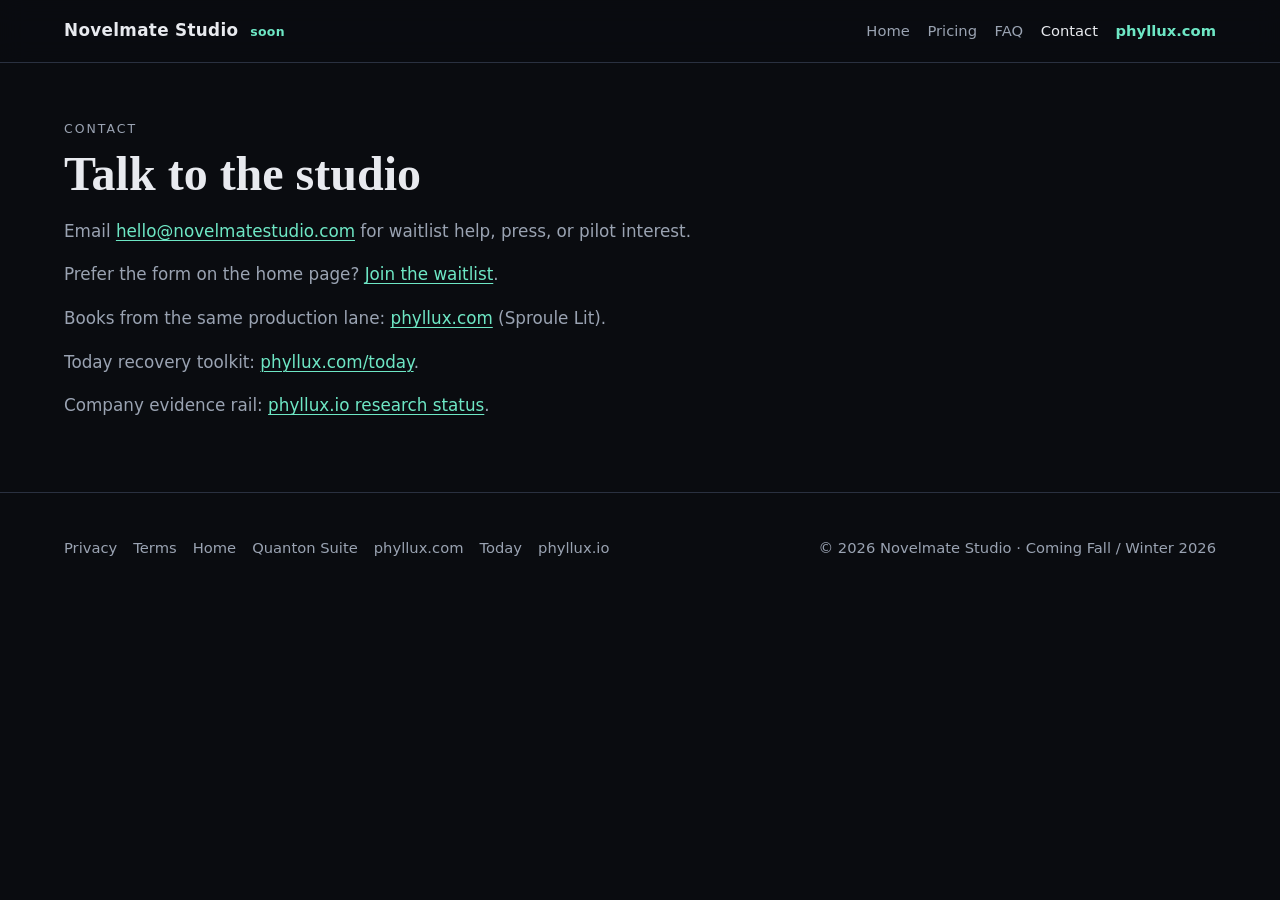
==== public/contact.html @ 36a8db88 "Remove Finally Me sister promo from novelmatestudio.com. Co-authored-by: Cursor <cursoragent@cursor." ====
<!DOCTYPE html>
<html lang="en">
<head>
  <meta charset="utf-8" />
  <meta name="viewport" content="width=device-width, initial-scale=1, viewport-fit=cover" />
  <title>Contact — Novelmate Studio</title>
  <meta name="description" content="Contact Novelmate Studio about the Fall/Winter 2026 launch, waitlist, or pilot slots." />
  <meta property="og:title" content="Contact — Novelmate Studio" />
  <meta property="og:image" content="https://novelmatestudio.com/assets/og-1200x630.webp" />
  <link rel="canonical" href="https://novelmatestudio.com/contact.html" />
  <link rel="stylesheet" href="css/site.css?v=20260912b" />
  <link rel="icon" href="data:image/svg+xml,%3Csvg xmlns='http://www.w3.org/2000/svg' viewBox='0 0 32 32'%3E%3Crect width='32' height='32' rx='6' fill='%23121820'%3E%3C/rect%3E%3Ctext x='16' y='21' text-anchor='middle' fill='%236ee7c5' font-size='14' font-family='system-ui' font-weight='700'%3EN%3C/text%3E%3C/svg%3E" />
</head>
<body>
  <header class="site-header">
    <div class="inner">
      <a class="brand" href="index.html">Novelmate Studio <span>soon</span></a>
      <button class="nav-toggle" type="button" data-nav-toggle aria-expanded="false" aria-controls="site-nav">Menu</button>
      <nav id="site-nav" class="nav" data-site-nav aria-label="Primary">
        <a href="index.html">Home</a>
        <a href="pricing.html">Pricing</a>
        <a href="faq.html">FAQ</a>
        <a href="contact.html" aria-current="page">Contact</a>
        <a class="nav-ext" href="https://phyllux.com/" rel="noopener noreferrer" target="_blank">phyllux.com</a>
      </nav>
    </div>
  </header>

  <main class="wrap prose">
    <p class="section-kicker">Contact</p>
    <h1 class="section-title">Talk to the studio</h1>
    <p>Email <a href="mailto:hello@novelmatestudio.com">hello@novelmatestudio.com</a> for waitlist help, press, or pilot interest.</p>
    <p>Prefer the form on the home page? <a href="index.html#waitlist">Join the waitlist</a>.</p>
    <p>Books from the same production lane: <a href="https://phyllux.com/">phyllux.com</a> (Sproule Lit).</p>
    <p>Today recovery toolkit: <a href="https://phyllux.com/today.html">phyllux.com/today</a>.</p>
    <p>Company evidence rail: <a href="https://phyllux.io/research-status.html">phyllux.io research status</a>.</p>
  </main>

  <footer class="site-footer">
    <div class="inner">
      <nav aria-label="Footer">
        <a href="privacy.html">Privacy</a>
        <a href="terms.html">Terms</a>
        <a href="index.html">Home</a>
      
        <a href="https://phyllux.app/suite/" rel="noopener noreferrer" target="_blank">Quanton Suite</a>
        <a href="https://phyllux.com/" rel="noopener noreferrer" target="_blank">phyllux.com</a>
        <a href="https://phyllux.com/today.html" rel="noopener noreferrer" target="_blank">Today</a>
        <a href="https://phyllux.io/" rel="noopener noreferrer" target="_blank">phyllux.io</a>
      </nav>
      <p>© <span id="y"></span> Novelmate Studio · Coming Fall / Winter 2026</p>
    </div>
  </footer>
  <script>
    document.getElementById("y").textContent = new Date().getFullYear();
    (function () {
      var btn = document.querySelector("[data-nav-toggle]");
      var nav = document.querySelector("[data-site-nav]");
      if (!btn || !nav) return;
      btn.addEventListener("click", function () {
        var open = nav.classList.toggle("is-open");
        btn.setAttribute("aria-expanded", open ? "true" : "false");
      });
    })();
  </script>
</body>
</html>
---- public/css/site.css ----
/* Novelmate Studio — mobile first product site */
*,
*::before,
*::after {
  box-sizing: border-box;
}

html {
  overflow-x: clip;
  scroll-behavior: smooth;
}

@media (prefers-reduced-motion: reduce) {
  html { scroll-behavior: auto; }
  .hero-bg img { animation: none !important; }
}

:root {
  --bg: #0a0c10;
  --surface: #12161f;
  --panel: #171c27;
  --text: #e8eaef;
  --muted: #9aa3b2;
  --accent: #6ee7c5;
  --accent-dim: #3d9a82;
  --gold: #c9b27a;
  --border: #2a3140;
  --danger: #f87171;
  --space-xs: 0.35rem;
  --space-sm: 0.6rem;
  --space-md: 1rem;
  --space-lg: 1.5rem;
  --space-xl: 2.25rem;
  --space-2xl: 3.5rem;
  --radius: 12px;
  --font: "Segoe UI", system-ui, Roboto, Ubuntu, Cantarell, "Noto Sans", sans-serif;
  --display: Georgia, "Times New Roman", serif;
  --touch-min: 44px;
  --max: 72rem;
}

body {
  margin: 0;
  font-family: var(--font);
  font-size: 1.05rem;
  line-height: 1.6;
  color: var(--text);
  background: var(--bg);
  min-height: 100dvh;
}

img {
  max-width: 100%;
  height: auto;
  display: block;
}

a {
  color: var(--accent);
  text-decoration-thickness: 1px;
  text-underline-offset: 3px;
}
a:hover { color: #9cf5dc; }
:focus-visible {
  outline: 2px solid var(--accent);
  outline-offset: 2px;
}

.sr-only {
  position: absolute;
  width: 1px;
  height: 1px;
  padding: 0;
  margin: -1px;
  overflow: hidden;
  clip: rect(0, 0, 0, 0);
  white-space: nowrap;
  border: 0;
}

/* Header */
.site-header {
  position: sticky;
  top: 0;
  z-index: 40;
  backdrop-filter: blur(12px);
  background: rgba(10, 12, 16, 0.88);
  border-bottom: 1px solid var(--border);
}
.site-header .inner {
  width: min(100% - 1.5rem, var(--max));
  margin: 0 auto;
  display: flex;
  align-items: center;
  justify-content: space-between;
  gap: 1rem;
  min-height: 3.5rem;
  padding: 0.55rem 0;
  padding-top: max(0.55rem, env(safe-area-inset-top));
}
.brand {
  color: var(--text);
  text-decoration: none;
  font-weight: 700;
  letter-spacing: 0.02em;
}
.brand span {
  color: var(--accent);
  font-weight: 600;
  font-size: 0.78rem;
  margin-left: 0.35rem;
}
.nav {
  display: none;
  gap: 1.1rem;
  align-items: center;
}
.nav a {
  color: var(--muted);
  text-decoration: none;
  font-size: 0.92rem;
  min-height: var(--touch-min);
  display: inline-flex;
  align-items: center;
}
.nav a[aria-current="page"],
.nav a:hover { color: var(--text); }
.nav a.nav-ext {
  color: var(--accent);
  font-weight: 600;
}
.nav a.nav-ext:hover { color: #9cf5dc; }
.nav-toggle {
  display: inline-flex;
  align-items: center;
  justify-content: center;
  min-width: var(--touch-min);
  min-height: var(--touch-min);
  border: 1px solid var(--border);
  background: var(--surface);
  color: var(--text);
  border-radius: 8px;
  font: inherit;
  cursor: pointer;
}
@media (min-width: 56rem) {
  .nav { display: flex; }
  .nav-toggle { display: none; }
}
.nav.is-open {
  display: flex;
  flex-direction: column;
  position: absolute;
  right: 0.75rem;
  top: calc(3.5rem + env(safe-area-inset-top));
  background: var(--panel);
  border: 1px solid var(--border);
  border-radius: var(--radius);
  padding: 0.75rem 1rem;
  min-width: 12rem;
}

/* Sister sites */
.sister-band {
  border-bottom: 1px solid var(--border);
}
.sister-grid {
  display: grid;
  gap: 1rem;
  margin-top: 1.5rem;
}
@media (min-width: 40rem) {
  .sister-grid { grid-template-columns: 1fr 1fr; }
}
.sister-card {
  display: block;
  padding: 1.25rem 1.35rem;
  border: 1px solid var(--border);
  border-radius: var(--radius);
  background: var(--surface);
  text-decoration: none;
  color: inherit;
  transition: border-color 0.15s ease, background 0.15s ease;
}
.sister-card:hover {
  border-color: var(--accent-dim);
  background: var(--panel);
}
.sister-kicker {
  margin: 0 0 0.35rem;
  font-size: 0.78rem;
  letter-spacing: 0.06em;
  text-transform: uppercase;
  color: var(--accent);
}
.sister-card h3 {
  margin: 0 0 0.5rem;
  font-size: 1.35rem;
  color: var(--text);
}
.sister-card p:last-child {
  margin: 0;
  color: var(--muted);
  font-size: 0.95rem;
  line-height: 1.45;
}

/* Hero */
.hero-stage {
  position: relative;
  min-height: min(88vh, 52rem);
  display: grid;
  align-items: end;
  overflow: hidden;
}
.hero-bg {
  position: absolute;
  inset: 0;
  z-index: 0;
}
.hero-bg img {
  width: 100%;
  height: 100%;
  object-fit: cover;
  object-position: center;
  filter: saturate(1.05) contrast(1.05);
}
.hero-stage::before {
  content: "";
  position: absolute;
  inset: 0;
  z-index: 1;
  background:
    linear-gradient(90deg, rgba(10,12,16,0.92) 0%, rgba(10,12,16,0.55) 48%, rgba(10,12,16,0.35) 100%),
    linear-gradient(0deg, rgba(10,12,16,0.95) 0%, rgba(10,12,16,0.2) 45%, rgba(10,12,16,0.55) 100%);
}
.hero-inner {
  position: relative;
  z-index: 2;
  width: min(100% - 1.5rem, var(--max));
  margin: 0 auto;
  padding: 4.5rem 0 3rem;
}
.pill-row {
  display: flex;
  flex-wrap: wrap;
  gap: 0.5rem;
  margin-bottom: 1rem;
}
.pill {
  display: inline-flex;
  align-items: center;
  min-height: 2rem;
  padding: 0.25rem 0.75rem;
  border-radius: 999px;
  border: 1px solid rgba(110, 231, 197, 0.35);
  background: rgba(17, 40, 34, 0.7);
  color: var(--accent);
  font-size: 0.78rem;
  letter-spacing: 0.06em;
  text-transform: uppercase;
}
.hero-inner h1 {
  margin: 0;
  font-family: var(--display);
  font-size: clamp(2.4rem, 7vw, 4.6rem);
  line-height: 1.05;
  font-weight: 600;
  max-width: 14ch;
}
.lede {
  margin: 1.1rem 0 0;
  max-width: 38rem;
  color: rgba(232, 234, 239, 0.82);
  font-size: clamp(1.05rem, 2.4vw, 1.25rem);
}
.cta-row {
  display: flex;
  flex-wrap: wrap;
  gap: 0.75rem;
  margin-top: 1.6rem;
}

/* Buttons */
.btn {
  display: inline-flex;
  align-items: center;
  justify-content: center;
  min-height: var(--touch-min);
  padding: 0.7rem 1.2rem;
  border-radius: 999px;
  border: 1px solid transparent;
  font: inherit;
  font-weight: 600;
  text-decoration: none;
  cursor: pointer;
}
.btn-primary {
  background: var(--accent);
  color: #0a0c10;
}
.btn-primary:hover { background: #9cf5dc; color: #0a0c10; }
.btn-secondary {
  background: transparent;
  border-color: var(--border);
  color: var(--text);
}
.btn-secondary:hover {
  border-color: var(--accent-dim);
  color: var(--accent);
}
.btn-ghost {
  background: transparent;
  color: var(--muted);
  border-color: transparent;
}
.btn-ghost:hover { color: var(--text); }

/* Sections */
.wrap {
  width: min(100% - 1.5rem, var(--max));
  margin: 0 auto;
  padding: var(--space-2xl) 0;
}
.section-kicker {
  margin: 0 0 0.45rem;
  color: var(--gold);
  font-size: 0.78rem;
  letter-spacing: 0.16em;
  text-transform: uppercase;
}
.section-title {
  margin: 0;
  font-family: var(--display);
  font-size: clamp(1.9rem, 4vw, 3rem);
  line-height: 1.15;
  font-weight: 600;
}
.section-lead {
  margin: 0.85rem 0 0;
  max-width: 42rem;
  color: var(--muted);
}

.feature-split {
  display: grid;
  gap: 1.5rem;
  margin-top: 2rem;
  align-items: center;
}
@media (min-width: 56rem) {
  .feature-split {
    grid-template-columns: 1.05fr 0.95fr;
    gap: 2.5rem;
  }
  .feature-split.reverse { direction: rtl; }
  .feature-split.reverse > * { direction: ltr; }
}
.feature-media {
  border-radius: var(--radius);
  overflow: hidden;
  border: 1px solid var(--border);
  background: var(--surface);
  box-shadow: 0 24px 60px rgba(0,0,0,0.4);
}
.feature-media img {
  width: 100%;
  aspect-ratio: 3 / 2;
  object-fit: cover;
}
.feature-copy h3 {
  margin: 0 0 0.6rem;
  font-family: var(--display);
  font-size: 1.7rem;
  font-weight: 600;
}
.feature-copy p { margin: 0 0 0.85rem; color: var(--muted); }
.feature-copy ul {
  margin: 0;
  padding-left: 1.15rem;
  color: var(--muted);
}
.feature-copy li { margin: 0.35rem 0; }

/* Cards / grids */
.card-grid {
  display: grid;
  gap: 1rem;
  margin-top: 1.75rem;
}
@media (min-width: 40rem) {
  .card-grid.two { grid-template-columns: 1fr 1fr; }
}
@media (min-width: 56rem) {
  .card-grid.three { grid-template-columns: repeat(3, 1fr); }
  .card-grid.four { grid-template-columns: repeat(4, 1fr); }
}
.card {
  background: var(--panel);
  border: 1px solid var(--border);
  border-radius: var(--radius);
  overflow: hidden;
}
.card .card-img {
  aspect-ratio: 3 / 2;
  object-fit: cover;
  width: 100%;
}
.card .card-body { padding: 1.1rem 1.15rem 1.25rem; }
.card h3 {
  margin: 0 0 0.4rem;
  font-size: 1.15rem;
}
.card p {
  margin: 0;
  color: var(--muted);
  font-size: 0.95rem;
}
.tag-shipped,
.tag-roadmap {
  display: inline-block;
  font-size: 0.72rem;
  letter-spacing: 0.08em;
  text-transform: uppercase;
  margin-bottom: 0.45rem;
}
.tag-shipped { color: var(--accent); }
.tag-roadmap { color: var(--gold); }

/* Mosaic */
.mosaic {
  display: grid;
  gap: 0.65rem;
  margin-top: 1.75rem;
  grid-template-columns: 1fr 1fr;
}
@media (min-width: 56rem) {
  .mosaic { grid-template-columns: repeat(4, 1fr); }
}
.mosaic figure {
  margin: 0;
  border-radius: 10px;
  overflow: hidden;
  border: 1px solid var(--border);
  background: var(--surface);
}
.mosaic img {
  width: 100%;
  aspect-ratio: 1;
  object-fit: cover;
}
.mosaic figcaption {
  padding: 0.55rem 0.7rem 0.75rem;
  font-size: 0.82rem;
  color: var(--muted);
}

/* Pipeline steps */
.steps {
  display: grid;
  gap: 1rem;
  margin-top: 1.75rem;
  counter-reset: step;
}
@media (min-width: 56rem) {
  .steps { grid-template-columns: repeat(5, 1fr); }
}
.step {
  background: var(--panel);
  border: 1px solid var(--border);
  border-radius: var(--radius);
  padding: 1rem;
}
.step::before {
  counter-increment: step;
  content: counter(step);
  display: inline-flex;
  align-items: center;
  justify-content: center;
  width: 1.8rem;
  height: 1.8rem;
  border-radius: 999px;
  background: rgba(110, 231, 197, 0.15);
  color: var(--accent);
  font-weight: 700;
  font-size: 0.85rem;
  margin-bottom: 0.7rem;
}
.step h3 {
  margin: 0 0 0.4rem;
  font-size: 1.05rem;
}
.step p {
  margin: 0;
  color: var(--muted);
  font-size: 0.92rem;
}

/* Band */
.band {
  background: linear-gradient(160deg, #101820, #0d1218 55%, #15120e);
  border-block: 1px solid var(--border);
}
.band .wrap { padding-block: 3rem; }

/* Waitlist */
.waitlist {
  display: grid;
  gap: 1rem;
  margin-top: 1.5rem;
}
@media (min-width: 40rem) {
  .waitlist {
    grid-template-columns: 1fr auto;
    align-items: end;
  }
}
.waitlist label {
  display: block;
  font-size: 0.75rem;
  letter-spacing: 0.12em;
  text-transform: uppercase;
  color: var(--muted);
  margin-bottom: 0.4rem;
}
.waitlist input[type="email"] {
  width: 100%;
  min-height: var(--touch-min);
  border-radius: 999px;
  border: 1px solid var(--border);
  background: rgba(0,0,0,0.35);
  color: var(--text);
  padding: 0.75rem 1.15rem;
  font: inherit;
  font-size: 16px;
}
.waitlist-note {
  margin: 0.75rem 0 0;
  color: var(--muted);
  font-size: 0.9rem;
}

/* Footer */
.site-footer {
  border-top: 1px solid var(--border);
  padding: 1.75rem 0 2.5rem;
  color: var(--muted);
  font-size: 0.92rem;
}
.site-footer .inner {
  width: min(100% - 1.5rem, var(--max));
  margin: 0 auto;
  display: flex;
  flex-wrap: wrap;
  gap: 1rem;
  justify-content: space-between;
  align-items: center;
}
.site-footer nav {
  display: flex;
  flex-wrap: wrap;
  gap: 1rem;
}
.site-footer a {
  color: var(--muted);
  text-decoration: none;
  min-height: var(--touch-min);
  display: inline-flex;
  align-items: center;
}
.site-footer a:hover { color: var(--accent); }

.prose h2 {
  font-family: var(--display);
  font-size: 1.8rem;
}
.prose p { color: var(--muted); }
.check {
  margin: 1rem 0 0;
  padding-left: 1.2rem;
  color: var(--muted);
}
.check li { margin: 0.45rem 0; }

.pricing-grid {
  display: grid;
  gap: 1rem;
  margin-top: 1.5rem;
}
@media (min-width: 56rem) {
  .pricing-grid.three { grid-template-columns: repeat(3, 1fr); }
}
.price {
  font-family: var(--display);
  font-size: 2rem;
  margin: 0.35rem 0 0.75rem;
}
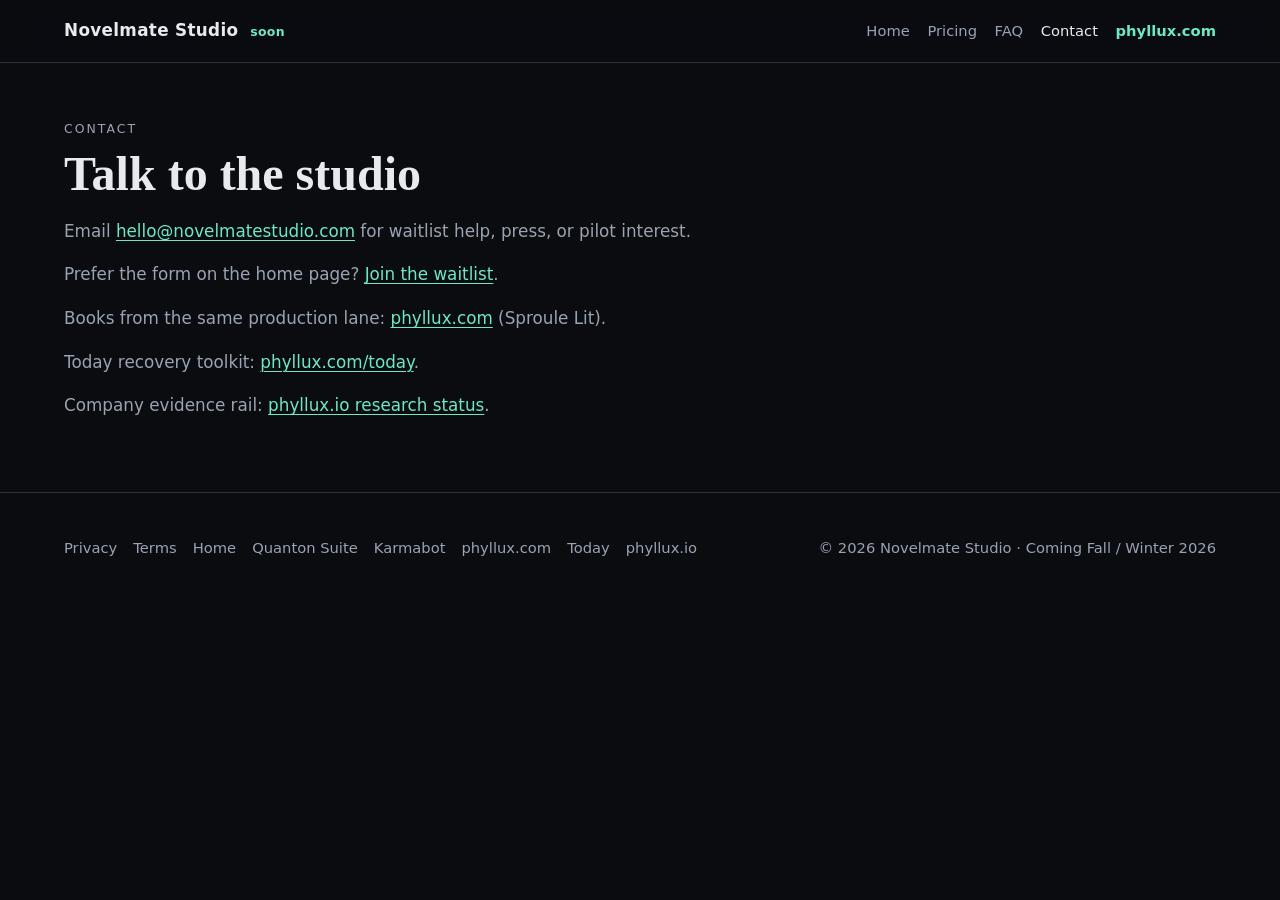
==== commit 8557b780: "Add accurate Karmabot link to Novelmate site" ====
--- a/public/contact.html
+++ b/public/contact.html
@@ -44,6 +44,7 @@
         <a href="index.html">Home</a>
       
         <a href="https://phyllux.app/suite/" rel="noopener noreferrer" target="_blank">Quanton Suite</a>
+        <a href="https://karmabot.ai/" rel="noopener noreferrer" target="_blank">Karmabot</a>
         <a href="https://phyllux.com/" rel="noopener noreferrer" target="_blank">phyllux.com</a>
         <a href="https://phyllux.com/today.html" rel="noopener noreferrer" target="_blank">Today</a>
         <a href="https://phyllux.io/" rel="noopener noreferrer" target="_blank">phyllux.io</a>
--- a/public/css/site.css
+++ b/public/css/site.css
@@ -170,10 +170,29 @@
   margin-top: 1.5rem;
 }
 @media (min-width: 40rem) {
-  .sister-grid { grid-template-columns: 1fr 1fr; }
+  /* Was a hard two up. Karmabot made it three, and auto fit keeps the last
+     card from stranding on its own row as more sisters land. */
+  .sister-grid { grid-template-columns: repeat(auto-fit, minmax(15rem, 1fr)); }
+}
+/* Brand chip for a sister that has its own mark. Parked in the corner rather
+   than stacked above the text, so this card's kicker and title still line up
+   with the sibling cards that have no logo. */
+.sister-mark {
+  position: absolute;
+  top: 1.15rem;
+  right: 1.25rem;
+  width: 2.25rem;
+  height: 2.25rem;
+  border-radius: 0.5rem;
+  border: 1px solid var(--border);
+}
+.sister-card:has(.sister-mark) .sister-kicker,
+.sister-card:has(.sister-mark) h3 {
+  padding-right: 3rem;
 }
 .sister-card {
   display: block;
+  position: relative;
   padding: 1.25rem 1.35rem;
   border: 1px solid var(--border);
   border-radius: var(--radius);
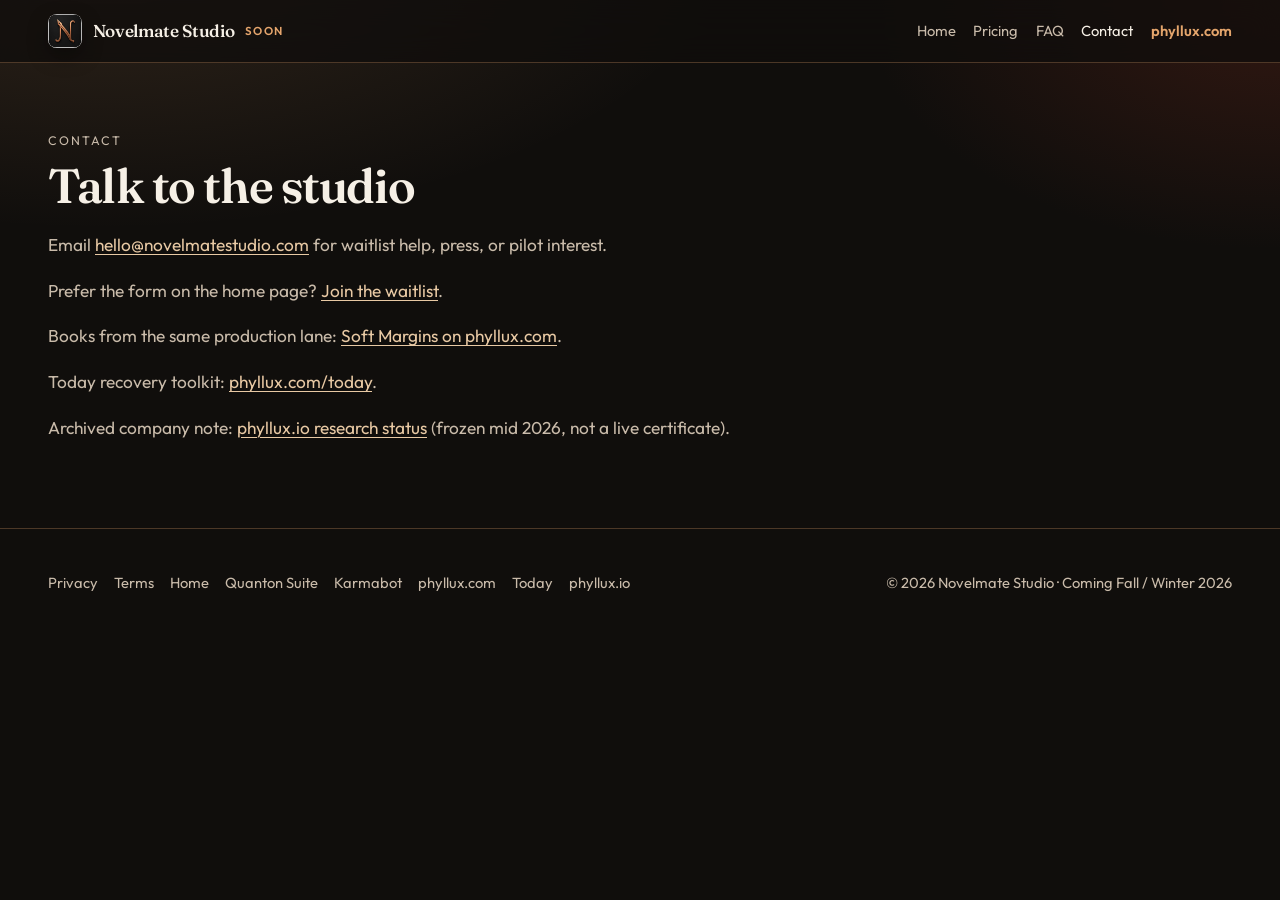
==== commit e6c7b2b4: "Restyle novelmatestudio.com with a copper desk look and honest copy. Replace the hero, mark, and sha" ====
--- a/public/contact.html
+++ b/public/contact.html
@@ -2,19 +2,23 @@
 <html lang="en">
 <head>
   <meta charset="utf-8" />
+  <link rel="preconnect" href="https://fonts.googleapis.com" />
+  <link rel="preconnect" href="https://fonts.gstatic.com" crossorigin />
+  <link href="https://fonts.googleapis.com/css2?family=Fraunces:opsz,wght@9..144,520;9..144,640&family=Outfit:wght@400;500;600&display=swap" rel="stylesheet" />
   <meta name="viewport" content="width=device-width, initial-scale=1, viewport-fit=cover" />
   <title>Contact — Novelmate Studio</title>
   <meta name="description" content="Contact Novelmate Studio about the Fall/Winter 2026 launch, waitlist, or pilot slots." />
   <meta property="og:title" content="Contact — Novelmate Studio" />
   <meta property="og:image" content="https://novelmatestudio.com/assets/og-1200x630.webp" />
   <link rel="canonical" href="https://novelmatestudio.com/contact.html" />
-  <link rel="stylesheet" href="css/site.css?v=20260912b" />
-  <link rel="icon" href="data:image/svg+xml,%3Csvg xmlns='http://www.w3.org/2000/svg' viewBox='0 0 32 32'%3E%3Crect width='32' height='32' rx='6' fill='%23121820'%3E%3C/rect%3E%3Ctext x='16' y='21' text-anchor='middle' fill='%236ee7c5' font-size='14' font-family='system-ui' font-weight='700'%3EN%3C/text%3E%3C/svg%3E" />
+  <link rel="stylesheet" href="css/site.css?v=20260925c" />
+  <link rel="icon" href="assets/brand/favicon-32.png" type="image/png" />
+  <link rel="apple-touch-icon" href="assets/brand/apple-touch-icon.png" />
 </head>
 <body>
   <header class="site-header">
     <div class="inner">
-      <a class="brand" href="index.html">Novelmate Studio <span>soon</span></a>
+      <a class="brand" href="index.html"><img src="assets/brand/novelmate-mark.webp" alt="" width="36" height="36" />Novelmate Studio <span>soon</span></a>
       <button class="nav-toggle" type="button" data-nav-toggle aria-expanded="false" aria-controls="site-nav">Menu</button>
       <nav id="site-nav" class="nav" data-site-nav aria-label="Primary">
         <a href="index.html">Home</a>
@@ -31,9 +35,9 @@
     <h1 class="section-title">Talk to the studio</h1>
     <p>Email <a href="mailto:hello@novelmatestudio.com">hello@novelmatestudio.com</a> for waitlist help, press, or pilot interest.</p>
     <p>Prefer the form on the home page? <a href="index.html#waitlist">Join the waitlist</a>.</p>
-    <p>Books from the same production lane: <a href="https://phyllux.com/">phyllux.com</a> (Sproule Lit).</p>
+    <p>Books from the same production lane: <a href="https://phyllux.com/soft-margins.html">Soft Margins on phyllux.com</a>.</p>
     <p>Today recovery toolkit: <a href="https://phyllux.com/today.html">phyllux.com/today</a>.</p>
-    <p>Company evidence rail: <a href="https://phyllux.io/research-status.html">phyllux.io research status</a>.</p>
+    <p>Archived company note: <a href="https://phyllux.io/research-status.html">phyllux.io research status</a> (frozen mid 2026, not a live certificate).</p>
   </main>
 
   <footer class="site-footer">
--- a/public/css/site.css
+++ b/public/css/site.css
@@ -1,4 +1,4 @@
-/* Novelmate Studio — mobile first product site */
+/* Novelmate Studio — ink, copper, paper */
 *,
 *::before,
 *::after {
@@ -16,37 +16,45 @@
 }
 
 :root {
-  --bg: #0a0c10;
-  --surface: #12161f;
-  --panel: #171c27;
-  --text: #e8eaef;
-  --muted: #9aa3b2;
-  --accent: #6ee7c5;
-  --accent-dim: #3d9a82;
-  --gold: #c9b27a;
-  --border: #2a3140;
-  --danger: #f87171;
+  --bg: #100e0c;
+  --surface: #1c1713;
+  --panel: #241e19;
+  --text: #f6f0e6;
+  --muted: #c9bbaa;
+  --accent: #e4a56c;
+  --accent-dim: #a86b3e;
+  --gold: #e8c9a4;
+  --border: rgba(228, 165, 108, 0.28);
+  --danger: #f0a394;
   --space-xs: 0.35rem;
   --space-sm: 0.6rem;
   --space-md: 1rem;
   --space-lg: 1.5rem;
   --space-xl: 2.25rem;
-  --space-2xl: 3.5rem;
-  --radius: 12px;
-  --font: "Segoe UI", system-ui, Roboto, Ubuntu, Cantarell, "Noto Sans", sans-serif;
-  --display: Georgia, "Times New Roman", serif;
+  --space-2xl: 4.25rem;
+  --radius: 18px;
+  --font: "Outfit", "Segoe UI", system-ui, sans-serif;
+  --display: "Fraunces", Georgia, "Times New Roman", serif;
   --touch-min: 44px;
-  --max: 72rem;
+  --max: 74rem;
 }
 
 body {
   margin: 0;
   font-family: var(--font);
-  font-size: 1.05rem;
-  line-height: 1.6;
+  font-size: 1.08rem;
+  line-height: 1.65;
   color: var(--text);
-  background: var(--bg);
+  background:
+    radial-gradient(1100px 520px at 8% -8%, rgba(228, 165, 108, 0.16), transparent 58%),
+    radial-gradient(800px 480px at 100% 0%, rgba(92, 36, 24, 0.45), transparent 52%),
+    var(--bg);
   min-height: 100dvh;
+}
+
+::selection {
+  background: var(--accent);
+  color: #1a120c;
 }
 
 img {
@@ -56,11 +64,11 @@
 }
 
 a {
-  color: var(--accent);
+  color: var(--gold);
   text-decoration-thickness: 1px;
   text-underline-offset: 3px;
 }
-a:hover { color: #9cf5dc; }
+a:hover { color: #fff6ea; }
 :focus-visible {
   outline: 2px solid var(--accent);
   outline-offset: 2px;
@@ -83,8 +91,8 @@
   position: sticky;
   top: 0;
   z-index: 40;
-  backdrop-filter: blur(12px);
-  background: rgba(10, 12, 16, 0.88);
+  backdrop-filter: blur(16px);
+  background: rgba(16, 14, 12, 0.78);
   border-bottom: 1px solid var(--border);
 }
 .site-header .inner {
@@ -101,14 +109,26 @@
 .brand {
   color: var(--text);
   text-decoration: none;
-  font-weight: 700;
-  letter-spacing: 0.02em;
+  font-family: var(--display);
+  font-weight: 560;
+  letter-spacing: -0.02em;
+  display: inline-flex;
+  align-items: center;
+  gap: 0.65rem;
+}
+.brand img {
+  width: 2.15rem;
+  height: 2.15rem;
+  border-radius: 0.55rem;
+  box-shadow: 0 8px 20px rgba(0, 0, 0, 0.35);
 }
 .brand span {
   color: var(--accent);
+  font-family: var(--font);
   font-weight: 600;
-  font-size: 0.78rem;
-  margin-left: 0.35rem;
+  font-size: 0.72rem;
+  letter-spacing: 0.14em;
+  text-transform: uppercase;
 }
 .nav {
   display: none;
@@ -129,7 +149,7 @@
   color: var(--accent);
   font-weight: 600;
 }
-.nav a.nav-ext:hover { color: #9cf5dc; }
+.nav a.nav-ext:hover { color: #fff1e0; }
 .nav-toggle {
   display: inline-flex;
   align-items: center;
@@ -250,8 +270,8 @@
   inset: 0;
   z-index: 1;
   background:
-    linear-gradient(90deg, rgba(10,12,16,0.92) 0%, rgba(10,12,16,0.55) 48%, rgba(10,12,16,0.35) 100%),
-    linear-gradient(0deg, rgba(10,12,16,0.95) 0%, rgba(10,12,16,0.2) 45%, rgba(10,12,16,0.55) 100%);
+    linear-gradient(100deg, rgba(16,12,10,0.92) 0%, rgba(16,12,10,0.62) 42%, rgba(16,12,10,0.18) 100%),
+    linear-gradient(0deg, rgba(16,12,10,0.88) 0%, rgba(16,12,10,0.05) 42%, rgba(16,12,10,0.35) 100%);
 }
 .hero-inner {
   position: relative;
@@ -270,22 +290,23 @@
   display: inline-flex;
   align-items: center;
   min-height: 2rem;
-  padding: 0.25rem 0.75rem;
+  padding: 0.25rem 0.8rem;
   border-radius: 999px;
-  border: 1px solid rgba(110, 231, 197, 0.35);
-  background: rgba(17, 40, 34, 0.7);
-  color: var(--accent);
-  font-size: 0.78rem;
-  letter-spacing: 0.06em;
+  border: 1px solid rgba(228, 165, 108, 0.45);
+  background: rgba(28, 18, 12, 0.62);
+  color: var(--gold);
+  font-size: 0.74rem;
+  letter-spacing: 0.12em;
   text-transform: uppercase;
 }
 .hero-inner h1 {
   margin: 0;
   font-family: var(--display);
-  font-size: clamp(2.4rem, 7vw, 4.6rem);
-  line-height: 1.05;
-  font-weight: 600;
-  max-width: 14ch;
+  font-weight: 560;
+  font-size: clamp(2.8rem, 7.4vw, 5.4rem);
+  line-height: 0.98;
+  letter-spacing: -0.03em;
+  max-width: 12ch;
 }
 .lede {
   margin: 1.1rem 0 0;
@@ -315,10 +336,11 @@
   cursor: pointer;
 }
 .btn-primary {
-  background: var(--accent);
-  color: #0a0c10;
-}
-.btn-primary:hover { background: #9cf5dc; color: #0a0c10; }
+  background: linear-gradient(180deg, #f0c08a, #d4894e);
+  color: #1a120c;
+  box-shadow: 0 10px 28px rgba(212, 137, 78, 0.28);
+}
+.btn-primary:hover { background: #f6d7b4; color: #1a120c; }
 .btn-secondary {
   background: transparent;
   border-color: var(--border);
@@ -415,10 +437,16 @@
   .card-grid.four { grid-template-columns: repeat(4, 1fr); }
 }
 .card {
-  background: var(--panel);
+  background: linear-gradient(180deg, rgba(42, 32, 26, 0.92), rgba(24, 20, 16, 0.96));
   border: 1px solid var(--border);
   border-radius: var(--radius);
   overflow: hidden;
+  box-shadow: 0 18px 40px rgba(0, 0, 0, 0.22);
+  transition: transform 0.2s ease, border-color 0.2s ease;
+}
+.card:hover {
+  transform: translateY(-3px);
+  border-color: rgba(228, 165, 108, 0.55);
 }
 .card .card-img {
   aspect-ratio: 3 / 2;
@@ -499,10 +527,11 @@
   width: 1.8rem;
   height: 1.8rem;
   border-radius: 999px;
-  background: rgba(110, 231, 197, 0.15);
+  background: rgba(228, 165, 108, 0.16);
   color: var(--accent);
-  font-weight: 700;
-  font-size: 0.85rem;
+  font-family: var(--display);
+  font-weight: 620;
+  font-size: 0.95rem;
   margin-bottom: 0.7rem;
 }
 .step h3 {
@@ -517,7 +546,8 @@
 
 /* Band */
 .band {
-  background: linear-gradient(160deg, #101820, #0d1218 55%, #15120e);
+  background:
+    linear-gradient(165deg, rgba(36, 24, 18, 0.92), rgba(16, 14, 12, 0.96) 60%);
   border-block: 1px solid var(--border);
 }
 .band .wrap { padding-block: 3rem; }
@@ -611,6 +641,12 @@
 }
 .price {
   font-family: var(--display);
-  font-size: 2rem;
+  font-size: 2.2rem;
   margin: 0.35rem 0 0.75rem;
-}
+  letter-spacing: -0.03em;
+}
+
+.prose h1,
+.section-title {
+  letter-spacing: -0.03em;
+}
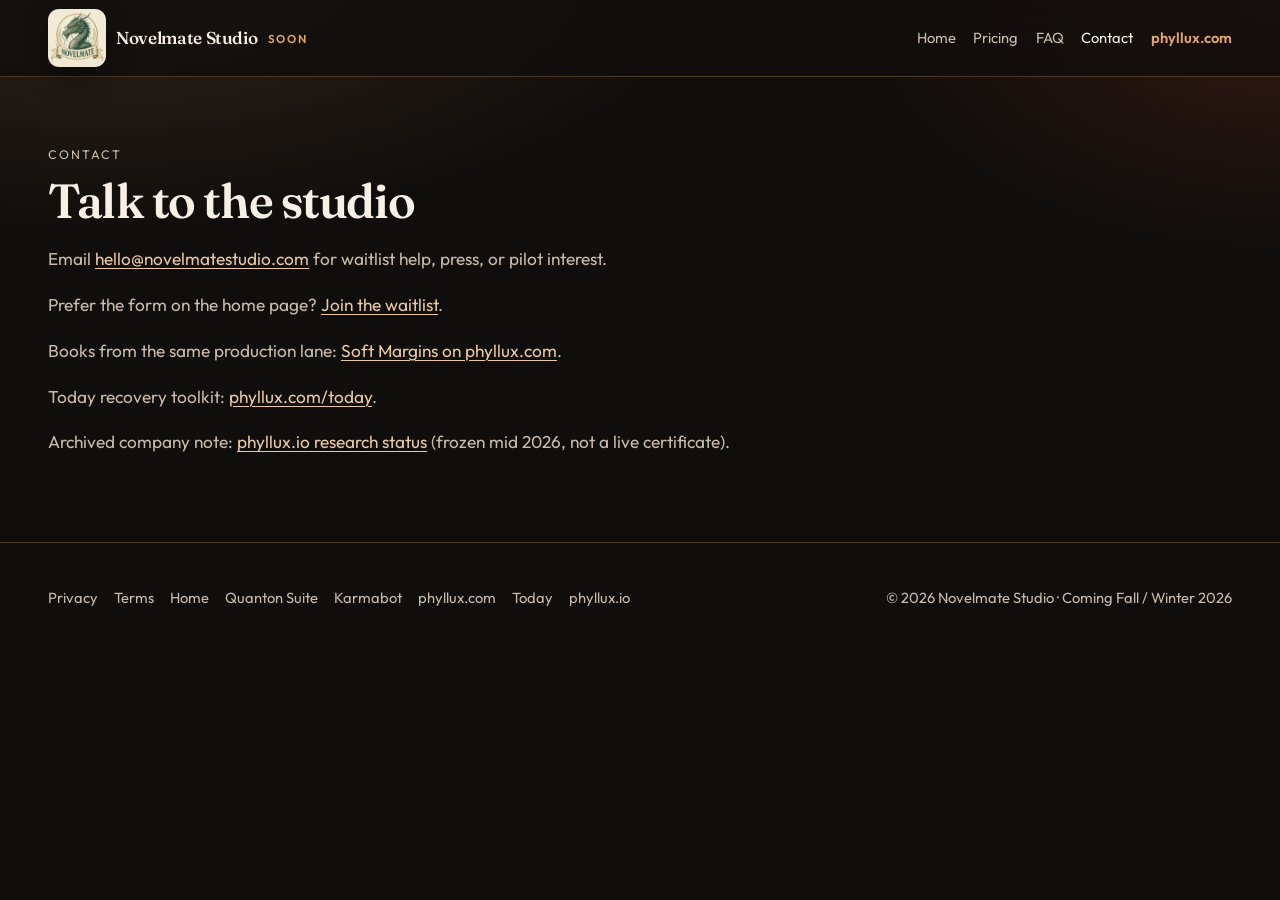
==== commit 805b771a: "Put the studio banner heroes and dragon crest on the live site. The home page now rotates the same f" ====
--- a/public/contact.html
+++ b/public/contact.html
@@ -11,14 +11,14 @@
   <meta property="og:title" content="Contact — Novelmate Studio" />
   <meta property="og:image" content="https://novelmatestudio.com/assets/og-1200x630.webp" />
   <link rel="canonical" href="https://novelmatestudio.com/contact.html" />
-  <link rel="stylesheet" href="css/site.css?v=20260925c" />
+  <link rel="stylesheet" href="css/site.css?v=20261008a" />
   <link rel="icon" href="assets/brand/favicon-32.png" type="image/png" />
   <link rel="apple-touch-icon" href="assets/brand/apple-touch-icon.png" />
 </head>
 <body>
   <header class="site-header">
     <div class="inner">
-      <a class="brand" href="index.html"><img src="assets/brand/novelmate-mark.webp" alt="" width="36" height="36" />Novelmate Studio <span>soon</span></a>
+      <a class="brand" href="index.html"><img src="assets/brand/logo-dragon.webp" alt="Novelmate dragon" width="58" height="58" />Novelmate Studio <span>soon</span></a>
       <button class="nav-toggle" type="button" data-nav-toggle aria-expanded="false" aria-controls="site-nav">Menu</button>
       <nav id="site-nav" class="nav" data-site-nav aria-label="Primary">
         <a href="index.html">Home</a>
--- a/public/css/site.css
+++ b/public/css/site.css
@@ -102,9 +102,9 @@
   align-items: center;
   justify-content: space-between;
   gap: 1rem;
-  min-height: 3.5rem;
-  padding: 0.55rem 0;
-  padding-top: max(0.55rem, env(safe-area-inset-top));
+  min-height: 4.75rem;
+  padding: 0.45rem 0;
+  padding-top: max(0.45rem, env(safe-area-inset-top));
 }
 .brand {
   color: var(--text);
@@ -117,10 +117,11 @@
   gap: 0.65rem;
 }
 .brand img {
-  width: 2.15rem;
-  height: 2.15rem;
-  border-radius: 0.55rem;
-  box-shadow: 0 8px 20px rgba(0, 0, 0, 0.35);
+  width: 3.6rem;
+  height: 3.6rem;
+  border-radius: 0.7rem;
+  background: #f4efe6;
+  box-shadow: 0 10px 24px rgba(0, 0, 0, 0.4);
 }
 .brand span {
   color: var(--accent);
@@ -172,7 +173,7 @@
   flex-direction: column;
   position: absolute;
   right: 0.75rem;
-  top: calc(3.5rem + env(safe-area-inset-top));
+  top: calc(4.75rem + env(safe-area-inset-top));
   background: var(--panel);
   border: 1px solid var(--border);
   border-radius: var(--radius);
@@ -263,6 +264,41 @@
   object-fit: cover;
   object-position: center;
   filter: saturate(1.05) contrast(1.05);
+  transition: opacity 0.45s ease;
+}
+.hero-mark {
+  width: min(11.5rem, 38vw);
+  height: auto;
+  margin: 0 0 1rem;
+  border-radius: 1.15rem;
+  background: #f4efe6;
+  box-shadow: 0 18px 48px rgba(0, 0, 0, 0.45);
+}
+.hero-caption {
+  margin: 0.85rem 0 0;
+  max-width: 36rem;
+  color: var(--gold);
+  font-size: 0.98rem;
+}
+.hero-nav {
+  display: flex;
+  flex-wrap: wrap;
+  gap: 0.5rem;
+  margin-top: 0.7rem;
+}
+.hero-nav button {
+  min-height: var(--touch-min);
+  padding: 0.35rem 0.95rem;
+  border-radius: 999px;
+  border: 1px solid rgba(228, 165, 108, 0.45);
+  background: rgba(16, 12, 10, 0.55);
+  color: var(--text);
+  font: inherit;
+  cursor: pointer;
+}
+.hero-nav button:hover {
+  border-color: var(--accent);
+  color: #fff6ea;
 }
 .hero-stage::before {
   content: "";
@@ -650,3 +686,40 @@
 .section-title {
   letter-spacing: -0.03em;
 }
+
+.offer-form {
+  display: grid;
+  gap: 1rem;
+  margin-top: 1.5rem;
+  max-width: 40rem;
+}
+.offer-form label {
+  display: block;
+  margin-bottom: 0.35rem;
+  color: var(--muted);
+  font-size: 0.92rem;
+}
+.offer-form input[type="text"],
+.offer-form input[type="email"],
+.offer-form input[type="file"],
+.offer-form textarea {
+  width: 100%;
+  border-radius: 12px;
+  border: 1px solid var(--border);
+  background: rgba(0, 0, 0, 0.35);
+  color: var(--text);
+  padding: 0.75rem 1rem;
+  font: inherit;
+  font-size: 16px;
+}
+.offer-form textarea { min-height: 8rem; resize: vertical; }
+.offer-form .check-row {
+  display: flex;
+  gap: 0.7rem;
+  align-items: flex-start;
+  color: var(--muted);
+}
+.offer-form .hp {
+  position: absolute;
+  left: -9999px;
+}
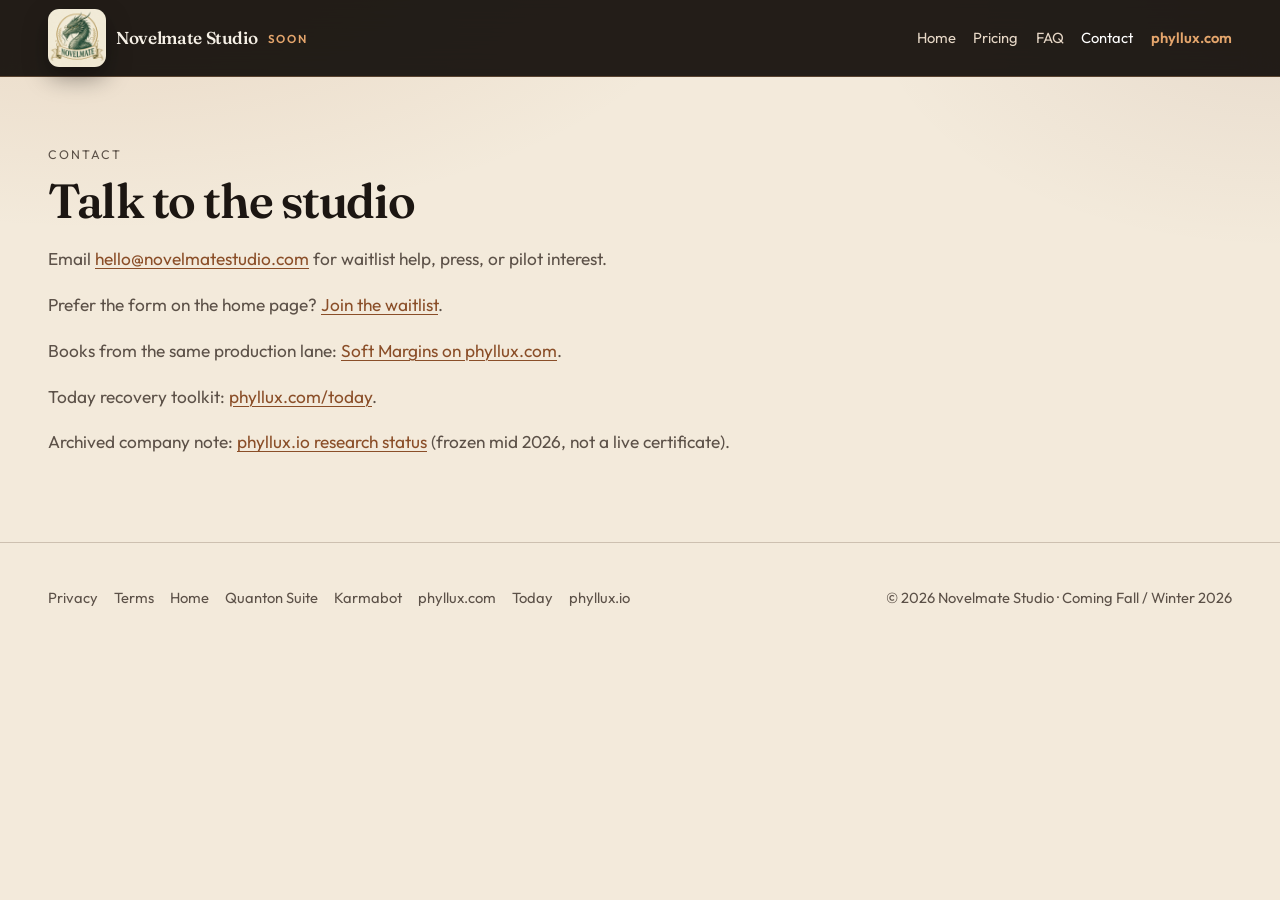
==== commit fd5374cf: "Restyle the studio site in the engraved paper theme and state the machine bar. Photoreal cards are r" ====
--- a/public/contact.html
+++ b/public/contact.html
@@ -11,7 +11,7 @@
   <meta property="og:title" content="Contact — Novelmate Studio" />
   <meta property="og:image" content="https://novelmatestudio.com/assets/og-1200x630.webp" />
   <link rel="canonical" href="https://novelmatestudio.com/contact.html" />
-  <link rel="stylesheet" href="css/site.css?v=20261008a" />
+  <link rel="stylesheet" href="css/site.css?v=20261008d" />
   <link rel="icon" href="assets/brand/favicon-32.png" type="image/png" />
   <link rel="apple-touch-icon" href="assets/brand/apple-touch-icon.png" />
 </head>
--- a/public/css/site.css
+++ b/public/css/site.css
@@ -12,20 +12,19 @@
 
 @media (prefers-reduced-motion: reduce) {
   html { scroll-behavior: auto; }
-  .hero-bg img { animation: none !important; }
 }
 
 :root {
-  --bg: #100e0c;
-  --surface: #1c1713;
-  --panel: #241e19;
-  --text: #f6f0e6;
-  --muted: #c9bbaa;
-  --accent: #e4a56c;
-  --accent-dim: #a86b3e;
-  --gold: #e8c9a4;
-  --border: rgba(228, 165, 108, 0.28);
-  --danger: #f0a394;
+  --bg: #f3eadb;
+  --surface: #faf6ee;
+  --panel: #fffaf3;
+  --text: #1c1612;
+  --muted: #5c5148;
+  --accent: #8a4e28;
+  --accent-dim: #6e3c1e;
+  --gold: #8a4e28;
+  --border: rgba(70, 42, 24, 0.22);
+  --danger: #8d3b32;
   --space-xs: 0.35rem;
   --space-sm: 0.6rem;
   --space-md: 1rem;
@@ -46,8 +45,8 @@
   line-height: 1.65;
   color: var(--text);
   background:
-    radial-gradient(1100px 520px at 8% -8%, rgba(228, 165, 108, 0.16), transparent 58%),
-    radial-gradient(800px 480px at 100% 0%, rgba(92, 36, 24, 0.45), transparent 52%),
+    radial-gradient(1100px 520px at 8% -8%, rgba(168, 107, 62, 0.16), transparent 58%),
+    radial-gradient(800px 480px at 100% 0%, rgba(92, 36, 24, 0.08), transparent 52%),
     var(--bg);
   min-height: 100dvh;
 }
@@ -92,9 +91,17 @@
   top: 0;
   z-index: 40;
   backdrop-filter: blur(16px);
-  background: rgba(16, 14, 12, 0.78);
-  border-bottom: 1px solid var(--border);
-}
+  background: rgba(22, 16, 12, 0.94);
+  border-bottom: 1px solid rgba(228, 165, 108, 0.28);
+  color: #f6f0e6;
+}
+.site-header .brand { color: #f6f0e6; }
+.site-header .brand span { color: #e4a56c; }
+.site-header .nav a { color: #e6d7c6; }
+.site-header .nav a[aria-current="page"],
+.site-header .nav a:hover { color: #fff; }
+.site-header .nav a.nav-ext { color: #e4a56c; }
+.site-header .nav a.nav-ext:hover { color: #fff1e0; }
 .site-header .inner {
   width: min(100% - 1.5rem, var(--max));
   margin: 0 auto;
@@ -248,23 +255,23 @@
 /* Hero */
 .hero-stage {
   position: relative;
-  min-height: min(88vh, 52rem);
-  display: grid;
-  align-items: end;
+}
+.hero-frame {
+  position: relative;
+  width: min(100% - 1.5rem, 92rem);
+  margin: 1rem auto 0;
+  border-radius: 1.25rem;
   overflow: hidden;
-}
-.hero-bg {
-  position: absolute;
-  inset: 0;
-  z-index: 0;
-}
-.hero-bg img {
+  border: 1px solid var(--border);
+  background: #1a1410;
+  box-shadow: 0 24px 60px rgba(0, 0, 0, 0.35);
+}
+.hero-frame img {
   width: 100%;
-  height: 100%;
-  object-fit: cover;
+  height: auto;
+  object-fit: contain;
   object-position: center;
-  filter: saturate(1.05) contrast(1.05);
-  transition: opacity 0.45s ease;
+  display: block;
 }
 .hero-mark {
   width: min(11.5rem, 38vw);
@@ -275,10 +282,9 @@
   box-shadow: 0 18px 48px rgba(0, 0, 0, 0.45);
 }
 .hero-caption {
-  margin: 0.85rem 0 0;
-  max-width: 36rem;
+  margin: 0 0 0.85rem;
   color: var(--gold);
-  font-size: 0.98rem;
+  font-size: 1rem;
 }
 .hero-nav {
   display: flex;
@@ -300,21 +306,11 @@
   border-color: var(--accent);
   color: #fff6ea;
 }
-.hero-stage::before {
-  content: "";
-  position: absolute;
-  inset: 0;
-  z-index: 1;
-  background:
-    linear-gradient(100deg, rgba(16,12,10,0.92) 0%, rgba(16,12,10,0.62) 42%, rgba(16,12,10,0.18) 100%),
-    linear-gradient(0deg, rgba(16,12,10,0.88) 0%, rgba(16,12,10,0.05) 42%, rgba(16,12,10,0.35) 100%);
-}
 .hero-inner {
   position: relative;
-  z-index: 2;
   width: min(100% - 1.5rem, var(--max));
   margin: 0 auto;
-  padding: 4.5rem 0 3rem;
+  padding: 1.75rem 0 2.5rem;
 }
 .pill-row {
   display: flex;
@@ -347,7 +343,7 @@
 .lede {
   margin: 1.1rem 0 0;
   max-width: 38rem;
-  color: rgba(232, 234, 239, 0.82);
+  color: var(--muted);
   font-size: clamp(1.05rem, 2.4vw, 1.25rem);
 }
 .cta-row {
@@ -438,12 +434,26 @@
   overflow: hidden;
   border: 1px solid var(--border);
   background: var(--surface);
-  box-shadow: 0 24px 60px rgba(0,0,0,0.4);
-}
-.feature-media img {
+  box-shadow: 0 16px 36px rgba(70, 42, 24, 0.1);
+}
+.ornament {
+  margin: 0 0 1.5rem;
+  border: 0;
+  box-shadow: none;
+  background: transparent;
+}
+.ornament img {
+  background: transparent;
+}
+.feature-media img,
+.card .card-img,
+.mosaic img {
   width: 100%;
-  aspect-ratio: 3 / 2;
-  object-fit: cover;
+  height: auto;
+  aspect-ratio: auto;
+  object-fit: contain;
+  background: #f7f1e6;
+  display: block;
 }
 .feature-copy h3 {
   margin: 0 0 0.6rem;
@@ -473,11 +483,11 @@
   .card-grid.four { grid-template-columns: repeat(4, 1fr); }
 }
 .card {
-  background: linear-gradient(180deg, rgba(42, 32, 26, 0.92), rgba(24, 20, 16, 0.96));
+  background: var(--panel);
   border: 1px solid var(--border);
   border-radius: var(--radius);
   overflow: hidden;
-  box-shadow: 0 18px 40px rgba(0, 0, 0, 0.22);
+  box-shadow: 0 12px 28px rgba(70, 42, 24, 0.08);
   transition: transform 0.2s ease, border-color 0.2s ease;
 }
 .card:hover {
@@ -485,9 +495,7 @@
   border-color: rgba(228, 165, 108, 0.55);
 }
 .card .card-img {
-  aspect-ratio: 3 / 2;
-  object-fit: cover;
-  width: 100%;
+  background: #f7f1e6;
 }
 .card .card-body { padding: 1.1rem 1.15rem 1.25rem; }
 .card h3 {
@@ -528,9 +536,7 @@
   background: var(--surface);
 }
 .mosaic img {
-  width: 100%;
-  aspect-ratio: 1;
-  object-fit: cover;
+  background: #f7f1e6;
 }
 .mosaic figcaption {
   padding: 0.55rem 0.7rem 0.75rem;
@@ -582,8 +588,7 @@
 
 /* Band */
 .band {
-  background:
-    linear-gradient(165deg, rgba(36, 24, 18, 0.92), rgba(16, 14, 12, 0.96) 60%);
+  background: #efe4d2;
   border-block: 1px solid var(--border);
 }
 .band .wrap { padding-block: 3rem; }
@@ -613,7 +618,7 @@
   min-height: var(--touch-min);
   border-radius: 999px;
   border: 1px solid var(--border);
-  background: rgba(0,0,0,0.35);
+  background: #fffaf3;
   color: var(--text);
   padding: 0.75rem 1.15rem;
   font: inherit;
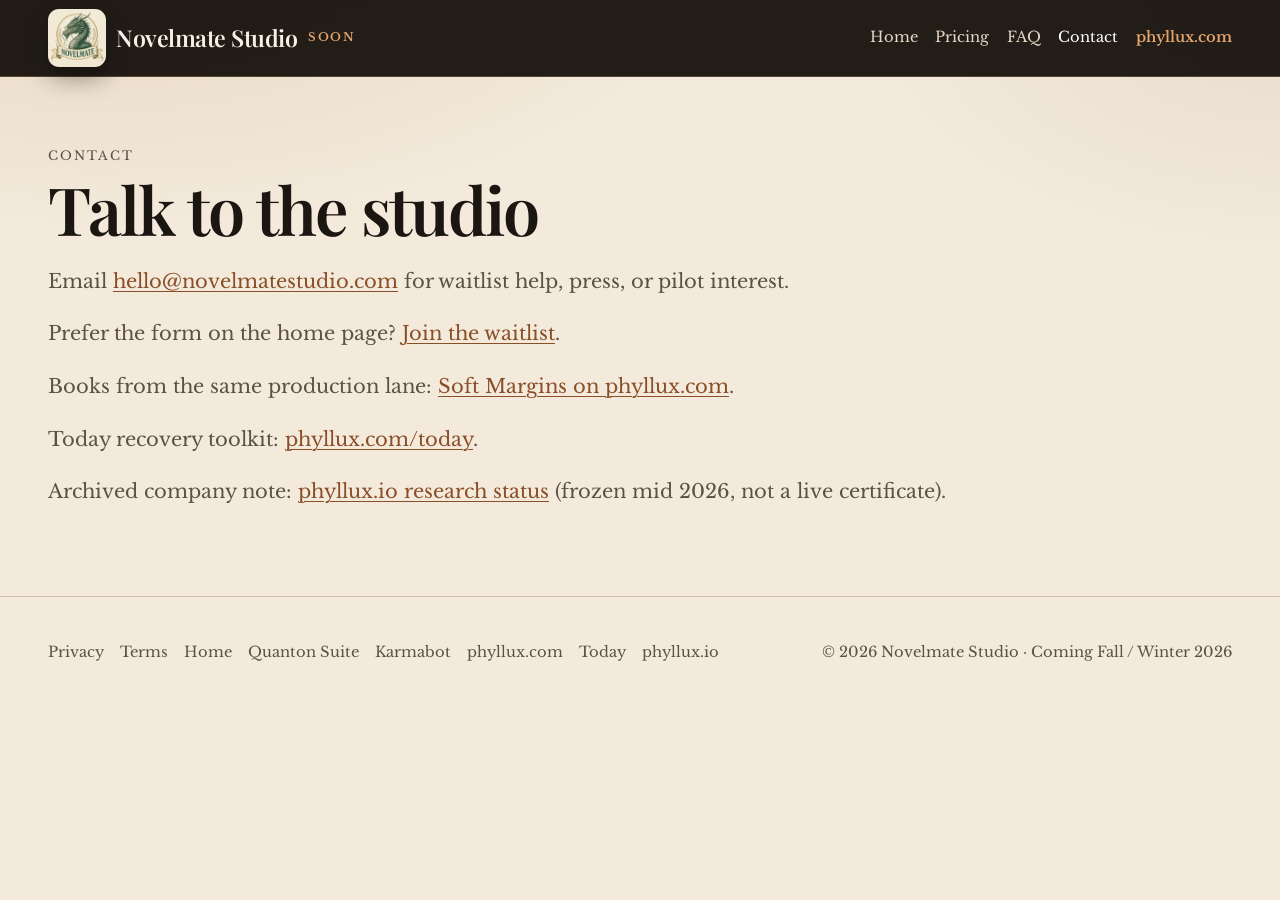
==== commit c0ab6129: "Set the studio site in large document serif type. Headlines use Playfair Display and the body uses L" ====
--- a/public/contact.html
+++ b/public/contact.html
@@ -4,14 +4,14 @@
   <meta charset="utf-8" />
   <link rel="preconnect" href="https://fonts.googleapis.com" />
   <link rel="preconnect" href="https://fonts.gstatic.com" crossorigin />
-  <link href="https://fonts.googleapis.com/css2?family=Fraunces:opsz,wght@9..144,520;9..144,640&family=Outfit:wght@400;500;600&display=swap" rel="stylesheet" />
+  <link href="https://fonts.googleapis.com/css2?family=Libre+Baskerville:ital,wght@0,400;0,700;1,400&family=Playfair+Display:ital,wght@0,500;0,600;0,700;1,500;1,600&display=swap" rel="stylesheet" />
   <meta name="viewport" content="width=device-width, initial-scale=1, viewport-fit=cover" />
   <title>Contact — Novelmate Studio</title>
   <meta name="description" content="Contact Novelmate Studio about the Fall/Winter 2026 launch, waitlist, or pilot slots." />
   <meta property="og:title" content="Contact — Novelmate Studio" />
   <meta property="og:image" content="https://novelmatestudio.com/assets/og-1200x630.webp" />
   <link rel="canonical" href="https://novelmatestudio.com/contact.html" />
-  <link rel="stylesheet" href="css/site.css?v=20261008d" />
+  <link rel="stylesheet" href="css/site.css?v=20261008e" />
   <link rel="icon" href="assets/brand/favicon-32.png" type="image/png" />
   <link rel="apple-touch-icon" href="assets/brand/apple-touch-icon.png" />
 </head>
--- a/public/css/site.css
+++ b/public/css/site.css
@@ -32,8 +32,8 @@
   --space-xl: 2.25rem;
   --space-2xl: 4.25rem;
   --radius: 18px;
-  --font: "Outfit", "Segoe UI", system-ui, sans-serif;
-  --display: "Fraunces", Georgia, "Times New Roman", serif;
+  --font: "Libre Baskerville", Georgia, "Times New Roman", serif;
+  --display: "Playfair Display", Georgia, "Times New Roman", serif;
   --touch-min: 44px;
   --max: 74rem;
 }
@@ -41,8 +41,8 @@
 body {
   margin: 0;
   font-family: var(--font);
-  font-size: 1.08rem;
-  line-height: 1.65;
+  font-size: 1.22rem;
+  line-height: 1.7;
   color: var(--text);
   background:
     radial-gradient(1100px 520px at 8% -8%, rgba(168, 107, 62, 0.16), transparent 58%),
@@ -67,7 +67,7 @@
   text-decoration-thickness: 1px;
   text-underline-offset: 3px;
 }
-a:hover { color: #fff6ea; }
+a:hover { color: var(--accent-dim); }
 :focus-visible {
   outline: 2px solid var(--accent);
   outline-offset: 2px;
@@ -117,7 +117,8 @@
   color: var(--text);
   text-decoration: none;
   font-family: var(--display);
-  font-weight: 560;
+  font-weight: 600;
+  font-size: 1.45rem;
   letter-spacing: -0.02em;
   display: inline-flex;
   align-items: center;
@@ -334,17 +335,21 @@
 .hero-inner h1 {
   margin: 0;
   font-family: var(--display);
-  font-weight: 560;
-  font-size: clamp(2.8rem, 7.4vw, 5.4rem);
-  line-height: 0.98;
+  font-weight: 600;
+  font-size: clamp(3.4rem, 8vw, 6.2rem);
+  line-height: 0.96;
   letter-spacing: -0.03em;
   max-width: 12ch;
 }
 .lede {
-  margin: 1.1rem 0 0;
-  max-width: 38rem;
-  color: var(--muted);
-  font-size: clamp(1.05rem, 2.4vw, 1.25rem);
+  margin: 1.15rem 0 0;
+  max-width: 40rem;
+  color: var(--muted);
+  font-family: var(--display);
+  font-style: italic;
+  font-weight: 500;
+  font-size: clamp(1.45rem, 3vw, 2rem);
+  line-height: 1.25;
 }
 .cta-row {
   display: flex;
@@ -405,14 +410,15 @@
 .section-title {
   margin: 0;
   font-family: var(--display);
-  font-size: clamp(1.9rem, 4vw, 3rem);
-  line-height: 1.15;
+  font-size: clamp(2.6rem, 5.4vw, 4.15rem);
+  line-height: 1.08;
   font-weight: 600;
 }
 .section-lead {
-  margin: 0.85rem 0 0;
-  max-width: 42rem;
-  color: var(--muted);
+  margin: 0.9rem 0 0;
+  max-width: 44rem;
+  color: var(--muted);
+  font-size: 1.2rem;
 }
 
 .feature-split {
@@ -458,8 +464,9 @@
 .feature-copy h3 {
   margin: 0 0 0.6rem;
   font-family: var(--display);
-  font-size: 1.7rem;
-  font-weight: 600;
+  font-size: clamp(1.8rem, 3vw, 2.35rem);
+  font-weight: 600;
+  line-height: 1.15;
 }
 .feature-copy p { margin: 0 0 0.85rem; color: var(--muted); }
 .feature-copy ul {
@@ -499,13 +506,16 @@
 }
 .card .card-body { padding: 1.1rem 1.15rem 1.25rem; }
 .card h3 {
-  margin: 0 0 0.4rem;
-  font-size: 1.15rem;
+  margin: 0 0 0.45rem;
+  font-family: var(--display);
+  font-size: 1.65rem;
+  font-weight: 600;
+  line-height: 1.15;
 }
 .card p {
   margin: 0;
   color: var(--muted);
-  font-size: 0.95rem;
+  font-size: 1.05rem;
 }
 .tag-shipped,
 .tag-roadmap {
@@ -578,12 +588,15 @@
 }
 .step h3 {
   margin: 0 0 0.4rem;
-  font-size: 1.05rem;
+  font-family: var(--display);
+  font-size: 1.45rem;
+  font-weight: 600;
+  line-height: 1.15;
 }
 .step p {
   margin: 0;
   color: var(--muted);
-  font-size: 0.92rem;
+  font-size: 1rem;
 }
 
 /* Band */
@@ -662,7 +675,9 @@
 
 .prose h2 {
   font-family: var(--display);
-  font-size: 1.8rem;
+  font-size: clamp(2rem, 4vw, 2.8rem);
+  font-weight: 600;
+  line-height: 1.15;
 }
 .prose p { color: var(--muted); }
 .check {
@@ -711,7 +726,7 @@
   width: 100%;
   border-radius: 12px;
   border: 1px solid var(--border);
-  background: rgba(0, 0, 0, 0.35);
+  background: #fffaf3;
   color: var(--text);
   padding: 0.75rem 1rem;
   font: inherit;
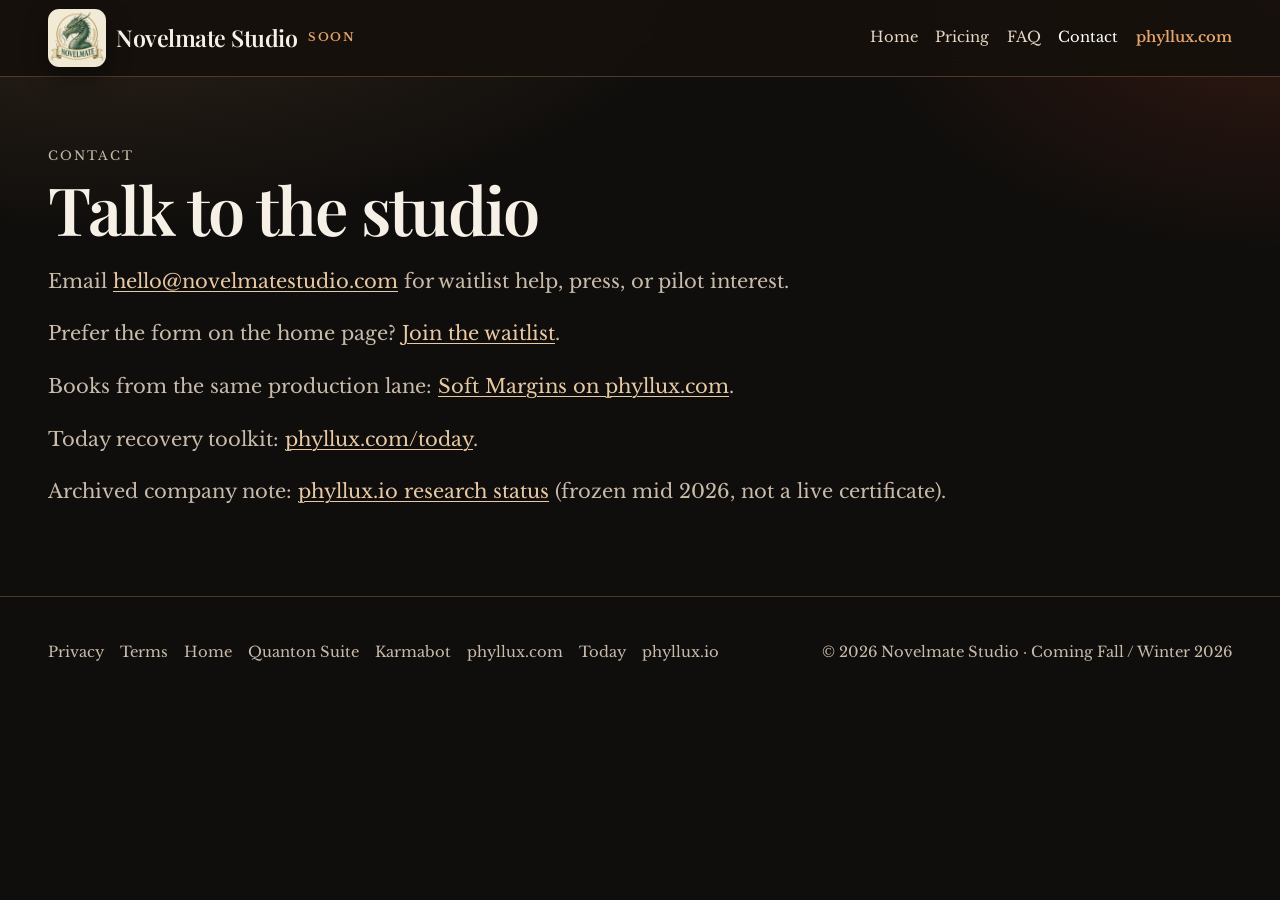
==== commit 5eeed303: "Return the studio site to the dark brown ground and give every plate its own art. Cream plates read " ====
--- a/public/contact.html
+++ b/public/contact.html
@@ -11,7 +11,7 @@
   <meta property="og:title" content="Contact — Novelmate Studio" />
   <meta property="og:image" content="https://novelmatestudio.com/assets/og-1200x630.webp" />
   <link rel="canonical" href="https://novelmatestudio.com/contact.html" />
-  <link rel="stylesheet" href="css/site.css?v=20261008e" />
+  <link rel="stylesheet" href="css/site.css?v=20261008f" />
   <link rel="icon" href="assets/brand/favicon-32.png" type="image/png" />
   <link rel="apple-touch-icon" href="assets/brand/apple-touch-icon.png" />
 </head>
--- a/public/css/site.css
+++ b/public/css/site.css
@@ -15,15 +15,15 @@
 }
 
 :root {
-  --bg: #f3eadb;
-  --surface: #faf6ee;
-  --panel: #fffaf3;
-  --text: #1c1612;
-  --muted: #5c5148;
-  --accent: #8a4e28;
-  --accent-dim: #6e3c1e;
-  --gold: #8a4e28;
-  --border: rgba(70, 42, 24, 0.22);
+  --bg: #100e0c;
+  --surface: #1c1713;
+  --panel: #241e19;
+  --text: #f6f0e6;
+  --muted: #c9bbaa;
+  --accent: #e4a56c;
+  --accent-dim: #a86b3e;
+  --gold: #e8c9a4;
+  --border: rgba(228, 165, 108, 0.28);
   --danger: #8d3b32;
   --space-xs: 0.35rem;
   --space-sm: 0.6rem;
@@ -45,8 +45,8 @@
   line-height: 1.7;
   color: var(--text);
   background:
-    radial-gradient(1100px 520px at 8% -8%, rgba(168, 107, 62, 0.16), transparent 58%),
-    radial-gradient(800px 480px at 100% 0%, rgba(92, 36, 24, 0.08), transparent 52%),
+    radial-gradient(1100px 520px at 8% -8%, rgba(228, 165, 108, 0.16), transparent 58%),
+    radial-gradient(800px 480px at 100% 0%, rgba(92, 36, 24, 0.45), transparent 52%),
     var(--bg);
   min-height: 100dvh;
 }
@@ -67,7 +67,7 @@
   text-decoration-thickness: 1px;
   text-underline-offset: 3px;
 }
-a:hover { color: var(--accent-dim); }
+a:hover { color: #fff6ea; }
 :focus-visible {
   outline: 2px solid var(--accent);
   outline-offset: 2px;
@@ -440,7 +440,7 @@
   overflow: hidden;
   border: 1px solid var(--border);
   background: var(--surface);
-  box-shadow: 0 16px 36px rgba(70, 42, 24, 0.1);
+  box-shadow: 0 24px 60px rgba(0, 0, 0, 0.4);
 }
 .ornament {
   margin: 0 0 1.5rem;
@@ -458,7 +458,7 @@
   height: auto;
   aspect-ratio: auto;
   object-fit: contain;
-  background: #f7f1e6;
+  background: #14110e;
   display: block;
 }
 .feature-copy h3 {
@@ -490,11 +490,11 @@
   .card-grid.four { grid-template-columns: repeat(4, 1fr); }
 }
 .card {
-  background: var(--panel);
+  background: linear-gradient(180deg, rgba(42, 32, 26, 0.92), rgba(24, 20, 16, 0.96));
   border: 1px solid var(--border);
   border-radius: var(--radius);
   overflow: hidden;
-  box-shadow: 0 12px 28px rgba(70, 42, 24, 0.08);
+  box-shadow: 0 18px 40px rgba(0, 0, 0, 0.22);
   transition: transform 0.2s ease, border-color 0.2s ease;
 }
 .card:hover {
@@ -502,7 +502,7 @@
   border-color: rgba(228, 165, 108, 0.55);
 }
 .card .card-img {
-  background: #f7f1e6;
+  background: #14110e;
 }
 .card .card-body { padding: 1.1rem 1.15rem 1.25rem; }
 .card h3 {
@@ -546,7 +546,7 @@
   background: var(--surface);
 }
 .mosaic img {
-  background: #f7f1e6;
+  background: #14110e;
 }
 .mosaic figcaption {
   padding: 0.55rem 0.7rem 0.75rem;
@@ -601,7 +601,8 @@
 
 /* Band */
 .band {
-  background: #efe4d2;
+  background:
+    linear-gradient(165deg, rgba(36, 24, 18, 0.92), rgba(16, 14, 12, 0.96) 60%);
   border-block: 1px solid var(--border);
 }
 .band .wrap { padding-block: 3rem; }
@@ -631,7 +632,7 @@
   min-height: var(--touch-min);
   border-radius: 999px;
   border: 1px solid var(--border);
-  background: #fffaf3;
+  background: rgba(0, 0, 0, 0.35);
   color: var(--text);
   padding: 0.75rem 1.15rem;
   font: inherit;
@@ -726,7 +727,7 @@
   width: 100%;
   border-radius: 12px;
   border: 1px solid var(--border);
-  background: #fffaf3;
+  background: rgba(0, 0, 0, 0.35);
   color: var(--text);
   padding: 0.75rem 1rem;
   font: inherit;
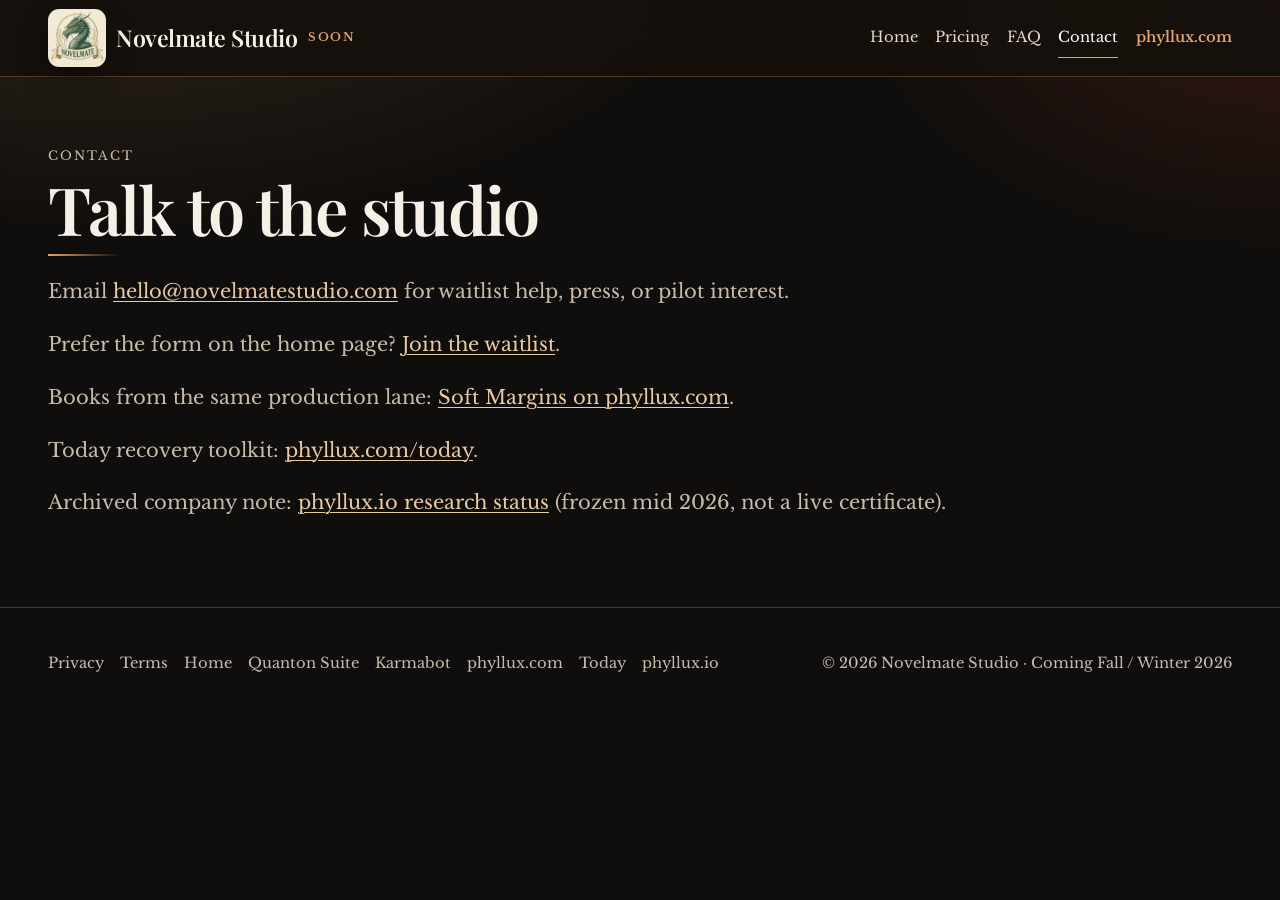
==== commit bad52f55: "Add page motion across the studio site without fading the banners. Sections rise in, the dragon brea" ====
--- a/public/contact.html
+++ b/public/contact.html
@@ -11,7 +11,7 @@
   <meta property="og:title" content="Contact — Novelmate Studio" />
   <meta property="og:image" content="https://novelmatestudio.com/assets/og-1200x630.webp" />
   <link rel="canonical" href="https://novelmatestudio.com/contact.html" />
-  <link rel="stylesheet" href="css/site.css?v=20261008f" />
+  <link rel="stylesheet" href="css/site.css?v=20261008g" />
   <link rel="icon" href="assets/brand/favicon-32.png" type="image/png" />
   <link rel="apple-touch-icon" href="assets/brand/apple-touch-icon.png" />
 </head>
@@ -68,5 +68,6 @@
       });
     })();
   </script>
+<script src="js/motion.js?v=20261008g" defer></script>
 </body>
 </html>
--- a/public/css/site.css
+++ b/public/css/site.css
@@ -744,3 +744,210 @@
   position: absolute;
   left: -9999px;
 }
+
+/* Motion */
+@keyframes ember-drift {
+  0% { background-position: 0% 0%, 100% 0%, 0 0; }
+  50% { background-position: 12% 8%, 80% 12%, 0 0; }
+  100% { background-position: 0% 0%, 100% 0%, 0 0; }
+}
+@keyframes dragon-breathe {
+  0%, 100% { transform: translateY(0) scale(1); }
+  50% { transform: translateY(-3px) scale(1.04); }
+}
+@keyframes soon-pulse {
+  0%, 100% { opacity: 1; }
+  50% { opacity: 0.45; }
+}
+@keyframes gold-breathe {
+  0%, 100% { box-shadow: 0 24px 60px rgba(0, 0, 0, 0.35), 0 0 0 1px rgba(228, 165, 108, 0.25); }
+  50% { box-shadow: 0 28px 70px rgba(0, 0, 0, 0.45), 0 0 28px rgba(228, 165, 108, 0.28); }
+}
+@keyframes rise-in {
+  from { opacity: 0; transform: translateY(32px); }
+  to { opacity: 1; transform: none; }
+}
+@keyframes fade-up {
+  from { opacity: 0; transform: translateY(14px); }
+  to { opacity: 1; transform: none; }
+}
+@keyframes pill-float {
+  0%, 100% { transform: translateY(0); }
+  50% { transform: translateY(-4px); }
+}
+@keyframes sheen {
+  0% { transform: translateX(-130%) skewX(-18deg); }
+  100% { transform: translateX(220%) skewX(-18deg); }
+}
+@keyframes rule-draw {
+  from { transform: scaleX(0); }
+  to { transform: scaleX(1); }
+}
+@keyframes step-pop {
+  0%, 100% { transform: scale(1); }
+  40% { transform: scale(1.12); }
+}
+@keyframes ornament-float {
+  0%, 100% { transform: translateY(0); }
+  50% { transform: translateY(-8px); }
+}
+@keyframes mote {
+  0% { transform: translate3d(0, 12vh, 0); opacity: 0; }
+  12% { opacity: 0.7; }
+  100% { transform: translate3d(var(--mx, 20px), -110vh, 0); opacity: 0; }
+}
+@keyframes caption-in {
+  from { opacity: 0; transform: translateY(8px); }
+  to { opacity: 1; transform: none; }
+}
+@keyframes title-in {
+  from { opacity: 0; letter-spacing: 0.08em; transform: translateY(18px); }
+  to { opacity: 1; letter-spacing: -0.03em; transform: none; }
+}
+
+html.motion-ready body {
+  animation: ember-drift 18s ease-in-out infinite;
+}
+.brand img {
+  animation: dragon-breathe 4.8s ease-in-out infinite;
+}
+.brand span {
+  animation: soon-pulse 2.8s ease-in-out infinite;
+}
+.nav a {
+  position: relative;
+}
+.nav a::after {
+  content: "";
+  position: absolute;
+  left: 0;
+  bottom: 0.15rem;
+  width: 100%;
+  height: 1px;
+  background: var(--accent);
+  transform: scaleX(0);
+  transform-origin: left;
+  transition: transform 0.35s ease;
+}
+.nav a:hover::after,
+.nav a[aria-current="page"]::after {
+  transform: scaleX(1);
+}
+.hero-frame {
+  animation: gold-breathe 6s ease-in-out infinite;
+}
+.hero-caption.is-fresh {
+  animation: caption-in 0.45s ease;
+}
+html.motion-ready .hero-inner h1 {
+  animation: title-in 1.1s ease both;
+}
+html.motion-ready .lede {
+  animation: fade-up 1s ease 0.25s both;
+}
+.pill {
+  animation: pill-float 4.2s ease-in-out infinite;
+}
+.pill:nth-child(2) { animation-delay: 0.4s; }
+.pill:nth-child(3) { animation-delay: 0.8s; }
+.btn {
+  position: relative;
+  overflow: hidden;
+}
+.btn::after {
+  content: "";
+  position: absolute;
+  top: 0;
+  left: 0;
+  width: 40%;
+  height: 100%;
+  background: linear-gradient(90deg, transparent, rgba(255, 246, 234, 0.45), transparent);
+  animation: sheen 3.6s ease-in-out infinite;
+  pointer-events: none;
+}
+.section-title {
+  position: relative;
+}
+html.motion-ready .section-title::after {
+  content: "";
+  display: block;
+  width: 4.5rem;
+  height: 2px;
+  margin-top: 0.55rem;
+  background: linear-gradient(90deg, var(--accent), transparent);
+  transform: scaleX(0);
+  transform-origin: left;
+}
+html.motion-ready .section-title.in::after {
+  animation: rule-draw 0.7s ease forwards;
+}
+html.motion-ready .reveal {
+  opacity: 0;
+  transform: translateY(28px);
+}
+html.motion-ready .reveal.in {
+  animation: rise-in 0.75s ease forwards;
+  animation-delay: var(--d, 0s);
+}
+html.motion-ready .step.in::before {
+  animation: step-pop 1.6s ease 0.3s both;
+}
+.ornament img {
+  animation: ornament-float 5.5s ease-in-out infinite;
+}
+.card {
+  transition: transform 0.35s ease, border-color 0.35s ease, box-shadow 0.35s ease;
+}
+.card:hover {
+  box-shadow: 0 22px 48px rgba(0, 0, 0, 0.38), 0 0 0 1px rgba(228, 165, 108, 0.45);
+}
+.sister-card,
+.feature-media,
+.mosaic figure {
+  transition: transform 0.35s ease, border-color 0.35s ease;
+}
+.sister-card:hover,
+.mosaic figure:hover {
+  transform: translateY(-6px);
+}
+.scroll-glow {
+  position: fixed;
+  top: 0;
+  left: 0;
+  z-index: 80;
+  height: 3px;
+  width: 0;
+  background: linear-gradient(90deg, #a86b3e, #f0c08a, #fff6ea);
+  pointer-events: none;
+}
+.motes {
+  position: fixed;
+  inset: 0;
+  z-index: 1;
+  pointer-events: none;
+  overflow: hidden;
+}
+.motes i {
+  position: absolute;
+  bottom: -8px;
+  width: 3px;
+  height: 3px;
+  border-radius: 50%;
+  background: #e8c9a4;
+  opacity: 0;
+  animation: mote linear infinite;
+}
+.site-header { z-index: 40; }
+.hero-stage,
+main,
+.site-footer {
+  position: relative;
+  z-index: 2;
+}
+.waitlist input[type="email"]:focus,
+.offer-form input:focus,
+.offer-form textarea:focus {
+  outline: none;
+  box-shadow: 0 0 0 3px rgba(228, 165, 108, 0.35);
+  transition: box-shadow 0.25s ease;
+}
